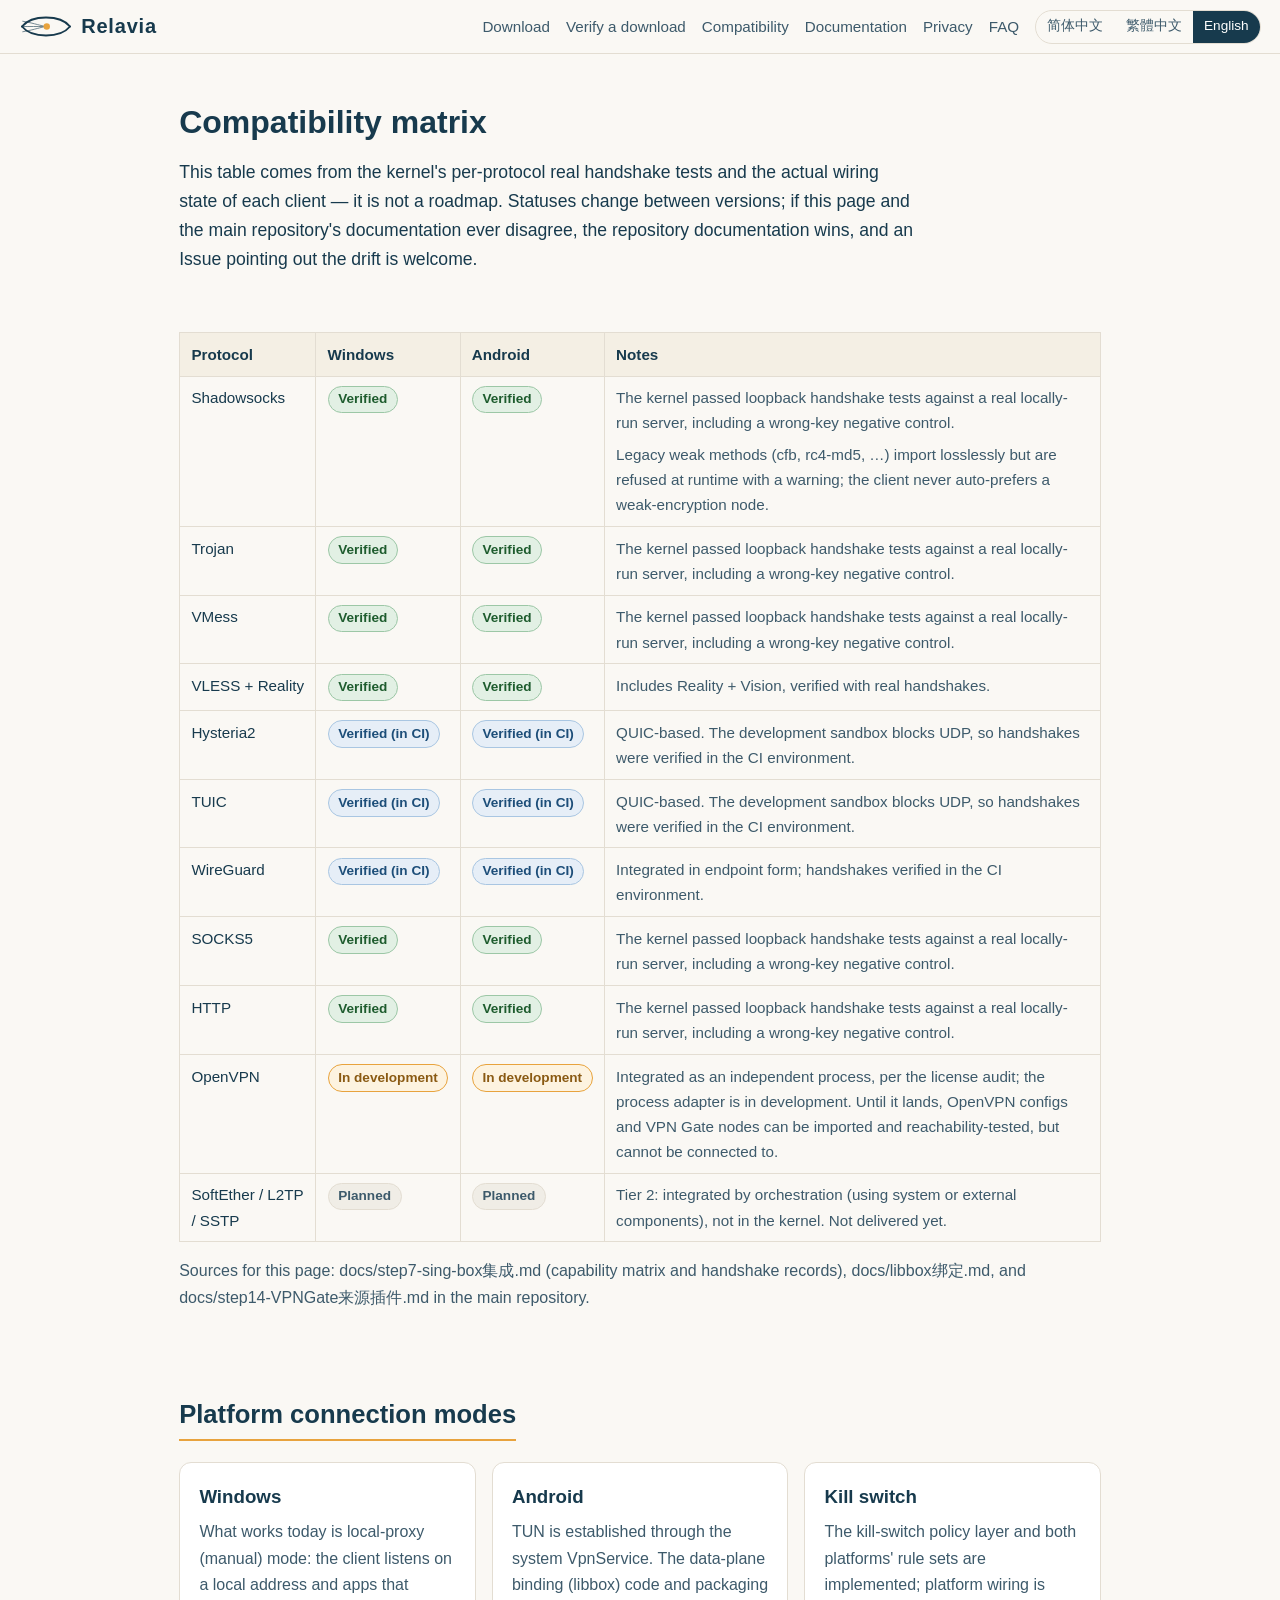
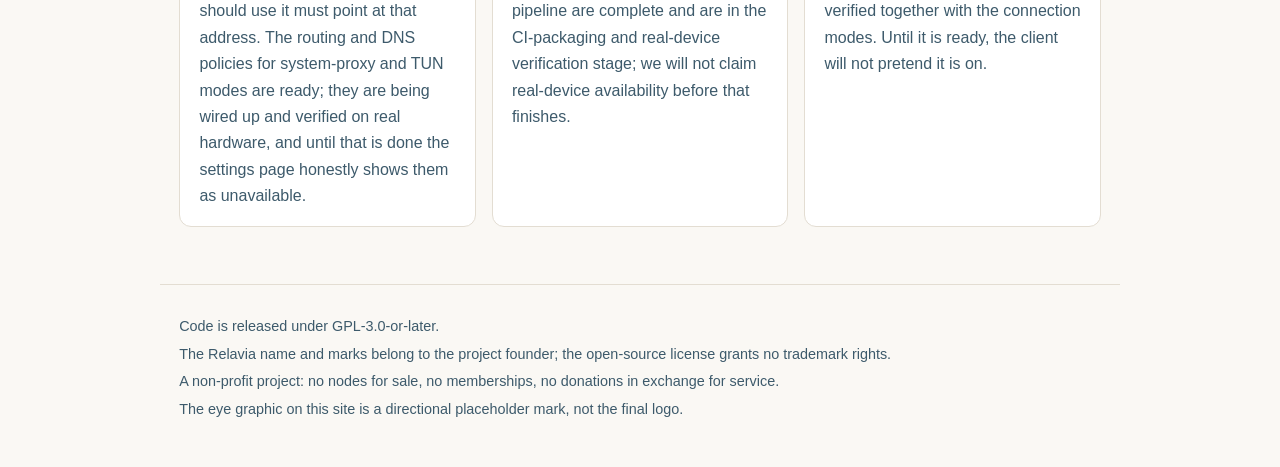
==== compatibility.html @ 3e630f40 "Step 17: expand site into docs hub (download, verify, compatibility, docs, VPN Gate risk, privacy, F" ====
<!DOCTYPE html>
<html lang="zh-Hans">
<head>
<meta charset="utf-8">
<meta name="viewport" content="width=device-width, initial-scale=1">
<title data-i18n="meta.title">Relavia — 希望所有人都可以看见不一样的世界</title>
<meta name="description" content="Relavia compatibility matrix: per-protocol handshake-verified support on Windows and Android, platform connection modes, and honest in-development states.">
<link rel="icon" type="image/svg+xml" href="assets/mark.svg">
<link rel="stylesheet" href="styles.css">
</head>
<body>
<header class="site-header">
  <a class="brand" href="index.html" aria-label="Relavia">
    <img src="assets/mark.svg" alt="" width="54" height="33">
    <span class="brand-name">Relavia</span>
  </a>
  <nav class="site-nav" aria-label="Sections">
    <a href="download.html" data-i18n="nav.download">下载</a>
    <a href="verify.html" data-i18n="nav.verify">验签教程</a>
    <a href="compatibility.html" data-i18n="nav.compat">兼容矩阵</a>
    <a href="docs.html" data-i18n="nav.docs">使用文档</a>
    <a href="privacy.html" data-i18n="nav.privacy">隐私说明</a>
    <a href="faq.html" data-i18n="nav.faq">常见问题</a>
  </nav>
  <div class="lang-switch" role="group" aria-label="Language">
    <button type="button" data-lang="zh-Hans" aria-pressed="true">简体中文</button>
    <button type="button" data-lang="zh-Hant" aria-pressed="false">繁體中文</button>
    <button type="button" data-lang="en" aria-pressed="false">English</button>
  </div>
</header>

<main id="top">
  <div class="page-head">
    <h1 data-i18n="compat.title">兼容矩阵</h1>
    <p class="lede" data-i18n="compat.lede">下表来自内核的逐协议真实握手测试与各客户端的实际接线状态，不是规划表。状态随版本变化；若与主仓库文档有出入，以仓库文档为准，并欢迎开 Issue 指出。</p>
  </div>

  <section class="section">
    <table class="matrix">
      <thead>
        <tr>
          <th data-i18n="compat.thProtocol">协议</th>
          <th data-i18n="compat.thWin">Windows</th>
          <th data-i18n="compat.thAndroid">Android</th>
          <th data-i18n="compat.thNote">说明</th>
        </tr>
      </thead>
      <tbody>
        <tr>
          <td>Shadowsocks</td>
          <td><span class="tag tag-ok" data-i18n="compat.stVerified">已验证</span></td>
          <td><span class="tag tag-ok" data-i18n="compat.stVerified">已验证</span></td>
          <td><p data-i18n="compat.nCore">内核已通过回环真握手测试（本地另起真实服务端对打，并有错误密钥的负向对照）。</p><p data-i18n="compat.nSS">老式弱加密方法（cfb、rc4-md5 等）可无损导入，但运行侧拒绝使用并给出警告；客户端永不自动优先选择弱加密节点。</p></td>
        </tr>
        <tr>
          <td>Trojan</td>
          <td><span class="tag tag-ok" data-i18n="compat.stVerified">已验证</span></td>
          <td><span class="tag tag-ok" data-i18n="compat.stVerified">已验证</span></td>
          <td><p data-i18n="compat.nCore">内核已通过回环真握手测试（本地另起真实服务端对打，并有错误密钥的负向对照）。</p></td>
        </tr>
        <tr>
          <td>VMess</td>
          <td><span class="tag tag-ok" data-i18n="compat.stVerified">已验证</span></td>
          <td><span class="tag tag-ok" data-i18n="compat.stVerified">已验证</span></td>
          <td><p data-i18n="compat.nCore">内核已通过回环真握手测试（本地另起真实服务端对打，并有错误密钥的负向对照）。</p></td>
        </tr>
        <tr>
          <td>VLESS + Reality</td>
          <td><span class="tag tag-ok" data-i18n="compat.stVerified">已验证</span></td>
          <td><span class="tag tag-ok" data-i18n="compat.stVerified">已验证</span></td>
          <td><p data-i18n="compat.nReality">含 Reality + Vision，已经真实握手验证。</p></td>
        </tr>
        <tr>
          <td>Hysteria2</td>
          <td><span class="tag tag-ci" data-i18n="compat.stCI">已验证（CI 环境）</span></td>
          <td><span class="tag tag-ci" data-i18n="compat.stCI">已验证（CI 环境）</span></td>
          <td><p data-i18n="compat.nQUIC">基于 QUIC。开发沙箱封锁 UDP，握手在 CI 环境完成验证。</p></td>
        </tr>
        <tr>
          <td>TUIC</td>
          <td><span class="tag tag-ci" data-i18n="compat.stCI">已验证（CI 环境）</span></td>
          <td><span class="tag tag-ci" data-i18n="compat.stCI">已验证（CI 环境）</span></td>
          <td><p data-i18n="compat.nQUIC">基于 QUIC。开发沙箱封锁 UDP，握手在 CI 环境完成验证。</p></td>
        </tr>
        <tr>
          <td>WireGuard</td>
          <td><span class="tag tag-ci" data-i18n="compat.stCI">已验证（CI 环境）</span></td>
          <td><span class="tag tag-ci" data-i18n="compat.stCI">已验证（CI 环境）</span></td>
          <td><p data-i18n="compat.nWG">以端点形态接入，握手已在 CI 环境验证。</p></td>
        </tr>
        <tr>
          <td>SOCKS5</td>
          <td><span class="tag tag-ok" data-i18n="compat.stVerified">已验证</span></td>
          <td><span class="tag tag-ok" data-i18n="compat.stVerified">已验证</span></td>
          <td><p data-i18n="compat.nCore">内核已通过回环真握手测试（本地另起真实服务端对打，并有错误密钥的负向对照）。</p></td>
        </tr>
        <tr>
          <td>HTTP</td>
          <td><span class="tag tag-ok" data-i18n="compat.stVerified">已验证</span></td>
          <td><span class="tag tag-ok" data-i18n="compat.stVerified">已验证</span></td>
          <td><p data-i18n="compat.nCore">内核已通过回环真握手测试（本地另起真实服务端对打，并有错误密钥的负向对照）。</p></td>
        </tr>
        <tr>
          <td>OpenVPN</td>
          <td><span class="tag tag-dev" data-i18n="compat.stDev">开发中</span></td>
          <td><span class="tag tag-dev" data-i18n="compat.stDev">开发中</span></td>
          <td><p data-i18n="compat.nOVPN">按许可证审计结论以独立进程形态集成，进程适配器开发中。在此之前，OpenVPN 配置与 VPN Gate 节点可以导入、可以测可达性，但尚不能连接。</p></td>
        </tr>
        <tr>
          <td>SoftEther / L2TP / SSTP</td>
          <td><span class="tag tag-plan" data-i18n="compat.stPlanned">规划中</span></td>
          <td><span class="tag tag-plan" data-i18n="compat.stPlanned">规划中</span></td>
          <td><p data-i18n="compat.nTier2">第二梯队：走编排集成（借助系统或外部组件），不进入内核，尚未交付。</p></td>
        </tr>
      </tbody>
    </table>
    <p class="foot-note" data-i18n="compat.srcNote">本页依据：主仓库 docs/step7-sing-box集成.md（能力矩阵与握手记录）、docs/libbox绑定.md、docs/step14-VPNGate来源插件.md。</p>
  </section>

  <section class="section">
    <h2 data-i18n="compat.modeTitle">平台连接模式</h2>
    <div class="cards">
      <article class="card">
        <h3 data-i18n="compat.modeWinT">Windows</h3>
        <p data-i18n="compat.modeWin">当前可用的方式是本地代理（手动）模式：客户端在本机开启监听，需要代理的应用指向该监听地址。系统代理与 TUN 模式所用的路由与 DNS 策略已经就绪，正在接线与真机验证；在完成前，设置页会如实把它们显示为「不可用」。</p>
      </article>
      <article class="card">
        <h3 data-i18n="compat.modeAndroidT">Android</h3>
        <p data-i18n="compat.modeAndroid">经系统 VpnService 建立 TUN。数据面绑定（libbox）的代码与打包流水线已经完成，处于 CI 出包与真机验证阶段；完成前不会宣称真机可用。</p>
      </article>
      <article class="card">
        <h3 data-i18n="compat.modeKST">断网保护</h3>
        <p data-i18n="compat.modeKS">断网保护（kill switch）的策略层与双平台规则已经实现，平台接线随连接模式一同验证；未就绪前，客户端不会假装它已经开启。</p>
      </article>
    </div>
  </section>
</main>

<footer class="site-footer">
  <p data-i18n="footer.license">代码以 GPL-3.0-or-later 发布。</p>
  <p data-i18n="footer.trademark">Relavia 名称与标记归项目发起人所有，开源许可证不授予商标使用权。</p>
  <p data-i18n="footer.nonprofit">非盈利项目：不卖节点、不卖会员、不接受「捐赠换服务」。</p>
  <p data-i18n="footer.mark">本站眼睛图形为方向占位标记，非定稿 Logo。</p>
</footer>

<script src="i18n.js"></script>
<script src="script.js"></script>
</body>
</html>
---- styles.css ----
/* Relavia website — plain CSS, system font stack, no external assets. */
:root {
  --ink: #173a4d;
  --ink-soft: #3d5a6b;
  --accent: #e8a33d;
  --paper: #faf8f4;
  --card: #ffffff;
  --line: #e3ddd2;
}
* { box-sizing: border-box; }
html { scroll-behavior: smooth; }
body {
  margin: 0;
  background: var(--paper);
  color: var(--ink);
  font-family: -apple-system, BlinkMacSystemFont, "Segoe UI", "PingFang SC",
    "Hiragino Sans GB", "Microsoft YaHei", "Noto Sans CJK SC",
    "PingFang TC", "Microsoft JhengHei", "Noto Sans CJK TC", sans-serif;
  line-height: 1.65;
}
a { color: var(--ink); text-decoration-color: var(--accent); text-underline-offset: 3px; }
a:hover { color: #0d2735; }

.site-header {
  position: sticky; top: 0; z-index: 10;
  display: flex; align-items: center; gap: 1rem; flex-wrap: wrap;
  padding: 0.6rem 1.2rem;
  background: rgba(250, 248, 244, 0.94);
  border-bottom: 1px solid var(--line);
}
.brand { display: inline-flex; align-items: center; gap: 0.5rem; text-decoration: none; }
.brand-name { font-size: 1.25rem; font-weight: 700; letter-spacing: 0.04em; }
.site-nav { display: flex; gap: 1rem; flex-wrap: wrap; margin-inline-start: auto; }
.site-nav a { text-decoration: none; color: var(--ink-soft); font-size: 0.95rem; }
.site-nav a:hover { color: var(--ink); }
.lang-switch { display: inline-flex; border: 1px solid var(--line); border-radius: 999px; overflow: hidden; }
.lang-switch button {
  border: 0; background: transparent; color: var(--ink-soft);
  padding: 0.3rem 0.7rem; font: inherit; font-size: 0.85rem; cursor: pointer;
}
.lang-switch button[aria-pressed="true"] { background: var(--ink); color: #fff; }

main { max-width: 960px; margin: 0 auto; padding: 0 1.2rem 3rem; }
.hero { text-align: center; padding: 4rem 0 2.5rem; }
.hero-mark { width: 216px; height: auto; }
.wordmark { font-size: 3.2rem; letter-spacing: 0.06em; margin: 0.4rem 0 0; }
.kicker { color: var(--accent); font-weight: 700; letter-spacing: 0.22em; margin: 0.6rem 0 0; }
.slogan { font-size: 1.7rem; font-weight: 600; margin: 1.2rem auto 0.2rem; max-width: 34rem; }
.slogan-note { color: var(--ink-soft); font-size: 0.85rem; margin: 0; }
.lede { font-size: 1.1rem; max-width: 40rem; margin: 1.4rem auto 0; }
.hero-ctas { display: flex; gap: 0.8rem; justify-content: center; flex-wrap: wrap; margin-top: 1.6rem; }
.btn {
  display: inline-block; padding: 0.65rem 1.3rem; border-radius: 999px;
  text-decoration: none; font-weight: 600;
}
.btn-primary { background: var(--ink); color: #fff; }
.btn-primary:hover { color: #fff; background: #0d2735; }
.btn-ghost { border: 1px solid var(--ink); color: var(--ink); }
.status-pill {
  display: inline-block; margin-top: 1.4rem; padding: 0.25rem 0.9rem;
  border: 1px dashed var(--accent); border-radius: 999px;
  color: var(--ink-soft); font-size: 0.9rem;
}

.section { padding: 2.2rem 0 0.6rem; }
.section h2 { font-size: 1.6rem; border-bottom: 2px solid var(--accent); display: inline-block; padding-bottom: 0.2rem; }
.cards { display: grid; grid-template-columns: repeat(auto-fit, minmax(240px, 1fr)); gap: 1rem; }
.card { background: var(--card); border: 1px solid var(--line); border-radius: 12px; padding: 1rem 1.2rem; }
.card h3 { margin: 0.2rem 0 0.4rem; }
.card p { margin: 0; color: var(--ink-soft); }
.protocol-list {
  display: flex; flex-wrap: wrap; gap: 0.6rem; list-style: none; padding: 0;
}
.protocol-list li {
  background: var(--card); border: 1px solid var(--line); border-radius: 999px;
  padding: 0.35rem 1rem; font-weight: 600;
}
.foot-note, .notice p { color: var(--ink-soft); }
.notice { background: #fdf3e0; border: 1px solid var(--accent); border-radius: 12px; padding: 1rem 1.2rem; }
.notice h3 { margin-top: 0.2rem; }
.link-list { padding-inline-start: 1.2rem; }

.site-footer {
  border-top: 1px solid var(--line);
  max-width: 960px; margin: 0 auto; padding: 1.6rem 1.2rem 2.6rem;
  color: var(--ink-soft); font-size: 0.9rem;
}
.site-footer p { margin: 0.25rem 0; }

/* Subpages (Step 17 expansion) */
.page-head { padding: 2.6rem 0 0.4rem; }
.page-head h1 { font-size: 2rem; margin: 0 0 0.6rem; }
.page-head .lede { margin: 0; max-width: 46rem; }
code {
  font-family: ui-monospace, "SF Mono", "Cascadia Mono", Consolas, monospace;
  font-size: 0.92em; background: #f1ece1; border-radius: 4px; padding: 0.05em 0.3em;
}
pre {
  background: var(--ink); color: #f5efe2; border-radius: 10px;
  padding: 0.9rem 1.1rem; overflow-x: auto; line-height: 1.5;
}
pre code { background: transparent; color: inherit; padding: 0; font-size: 0.88rem; }
table.matrix { border-collapse: collapse; width: 100%; margin: 1rem 0; font-size: 0.95rem; }
table.matrix th, table.matrix td {
  border: 1px solid var(--line); padding: 0.55rem 0.7rem; text-align: left; vertical-align: top;
}
table.matrix th { background: #f4efe4; }
table.matrix td p { margin: 0 0 0.4rem; color: var(--ink-soft); }
table.matrix td p:last-child { margin-bottom: 0; }
.tag {
  display: inline-block; padding: 0.1rem 0.6rem; border-radius: 999px;
  font-size: 0.85rem; font-weight: 600; white-space: nowrap;
}
.tag-ok { background: #e2f0e4; color: #1e5c2e; border: 1px solid #9cc7a6; }
.tag-ci { background: #e6eef7; color: #1d4e79; border: 1px solid #a9c6e2; }
.tag-dev { background: #fdf3e0; color: #8a5a13; border: 1px solid var(--accent); }
.tag-plan { background: #f0ede6; color: var(--ink-soft); border: 1px solid var(--line); }
.qa { border-bottom: 1px solid var(--line); padding: 1rem 0; }
.qa h3 { margin: 0 0 0.4rem; }
.qa p { margin: 0; color: var(--ink-soft); }
.steps { padding-inline-start: 1.2rem; }
.steps li { margin-bottom: 0.9rem; }
.steps h3 { margin: 0 0 0.25rem; font-size: 1.02rem; }
.steps p { margin: 0; color: var(--ink-soft); }

@media (max-width: 640px) {
  .wordmark { font-size: 2.4rem; }
  .slogan { font-size: 1.35rem; }
  .site-nav { margin-inline-start: 0; }
}
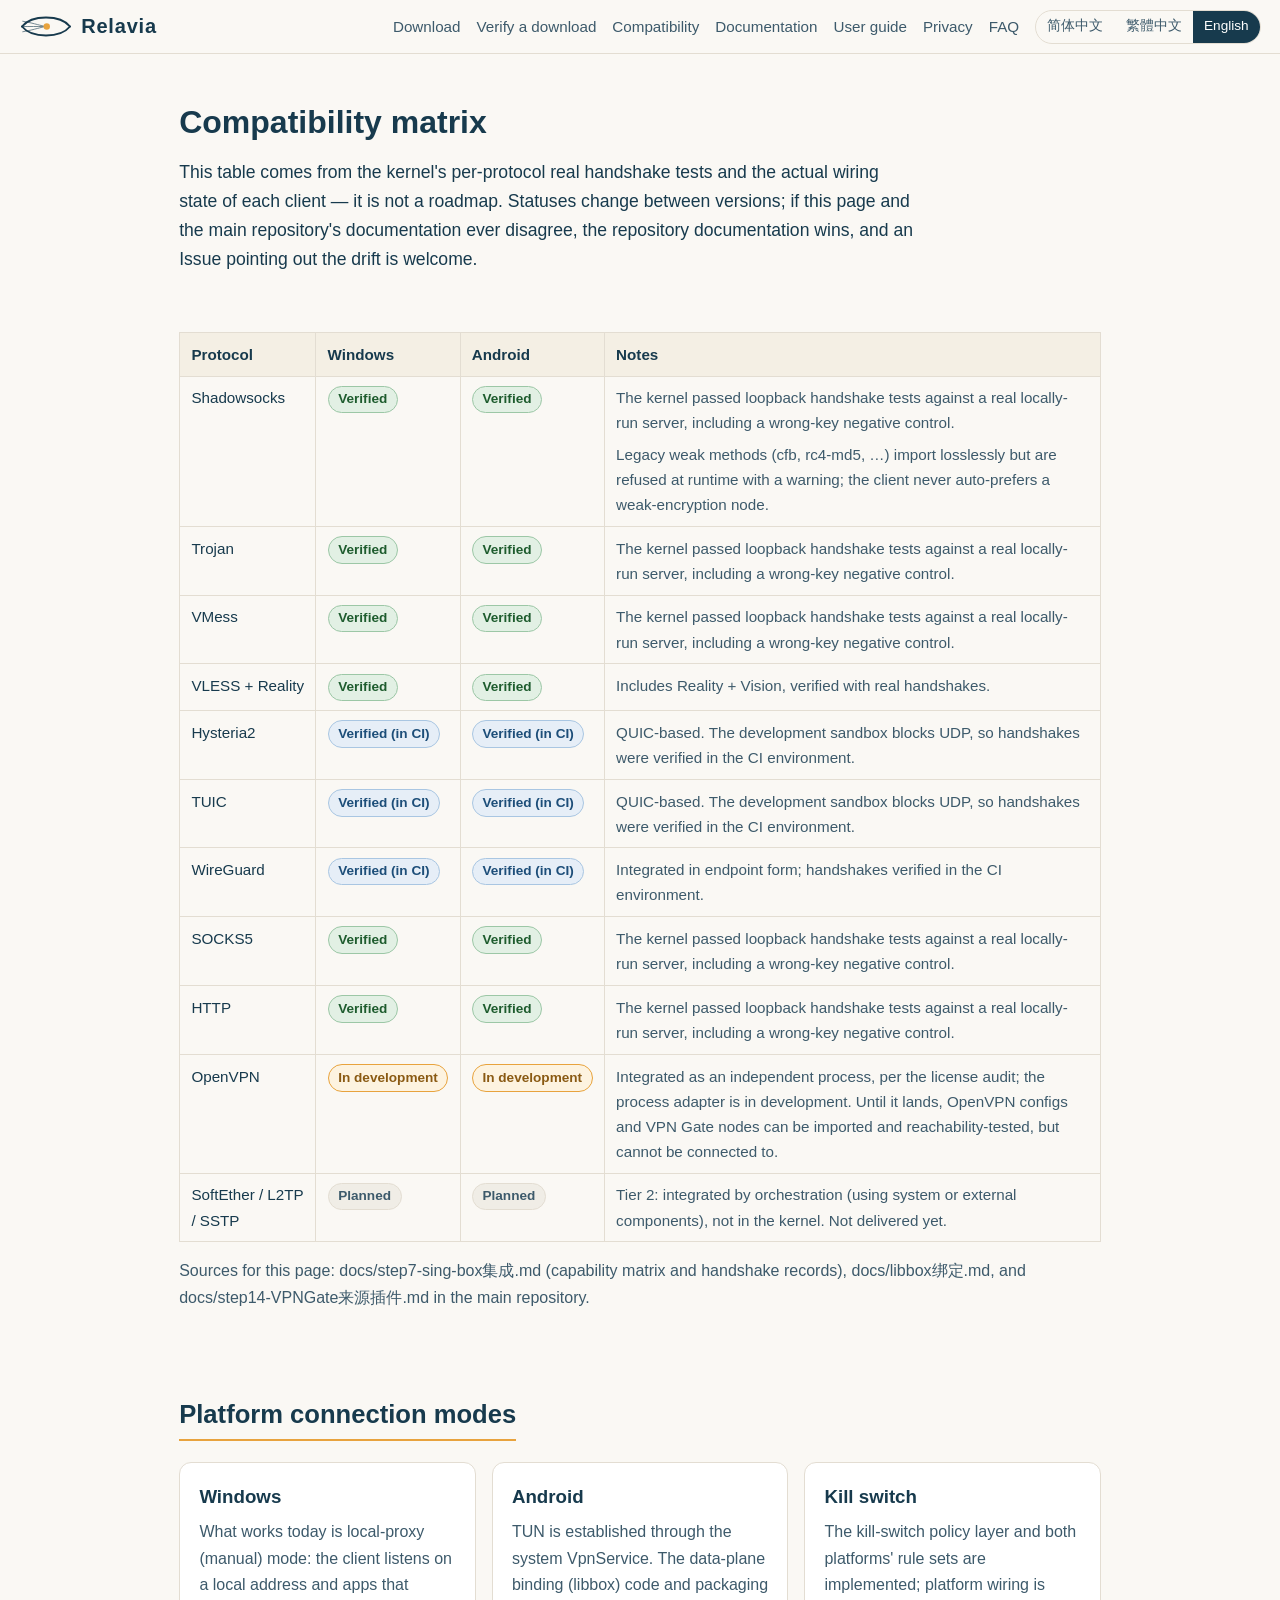
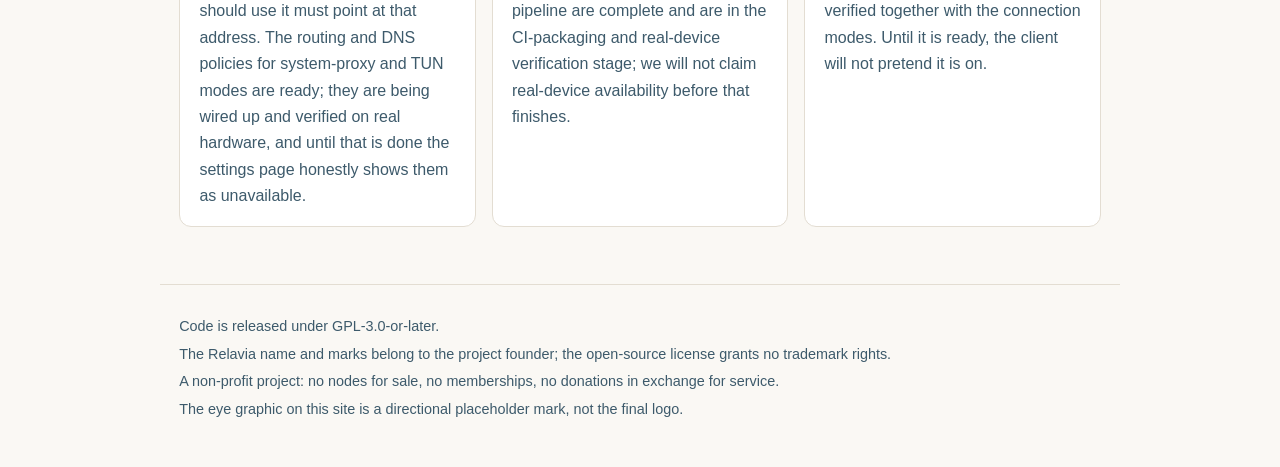
==== commit 72523371: "Add layered user guide: zero-setup pool start, subscription import, failure self-check, advanced sec" ====
--- a/compatibility.html
+++ b/compatibility.html
@@ -19,6 +19,7 @@
     <a href="verify.html" data-i18n="nav.verify">验签教程</a>
     <a href="compatibility.html" data-i18n="nav.compat">兼容矩阵</a>
     <a href="docs.html" data-i18n="nav.docs">使用文档</a>
+    <a href="guide.html" data-i18n="nav.guide">使用教程</a>
     <a href="privacy.html" data-i18n="nav.privacy">隐私说明</a>
     <a href="faq.html" data-i18n="nav.faq">常见问题</a>
   </nav>
